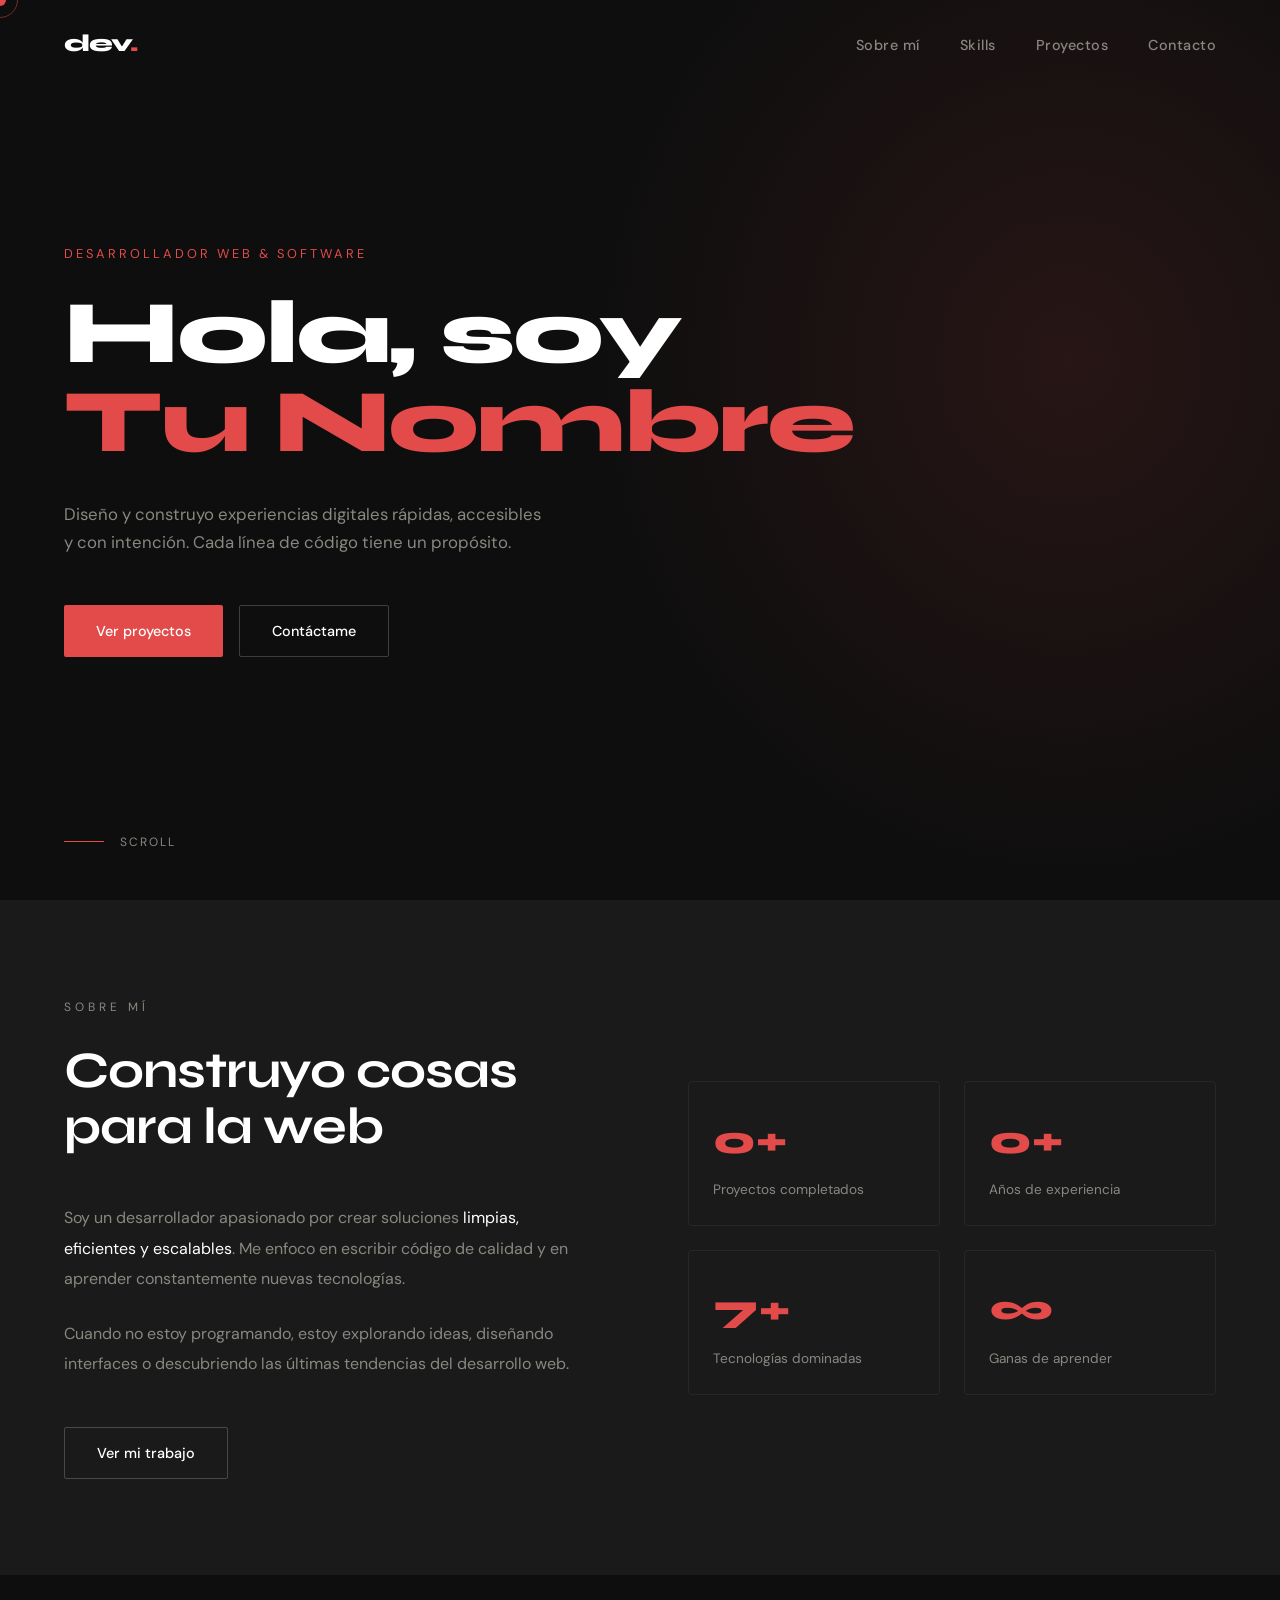
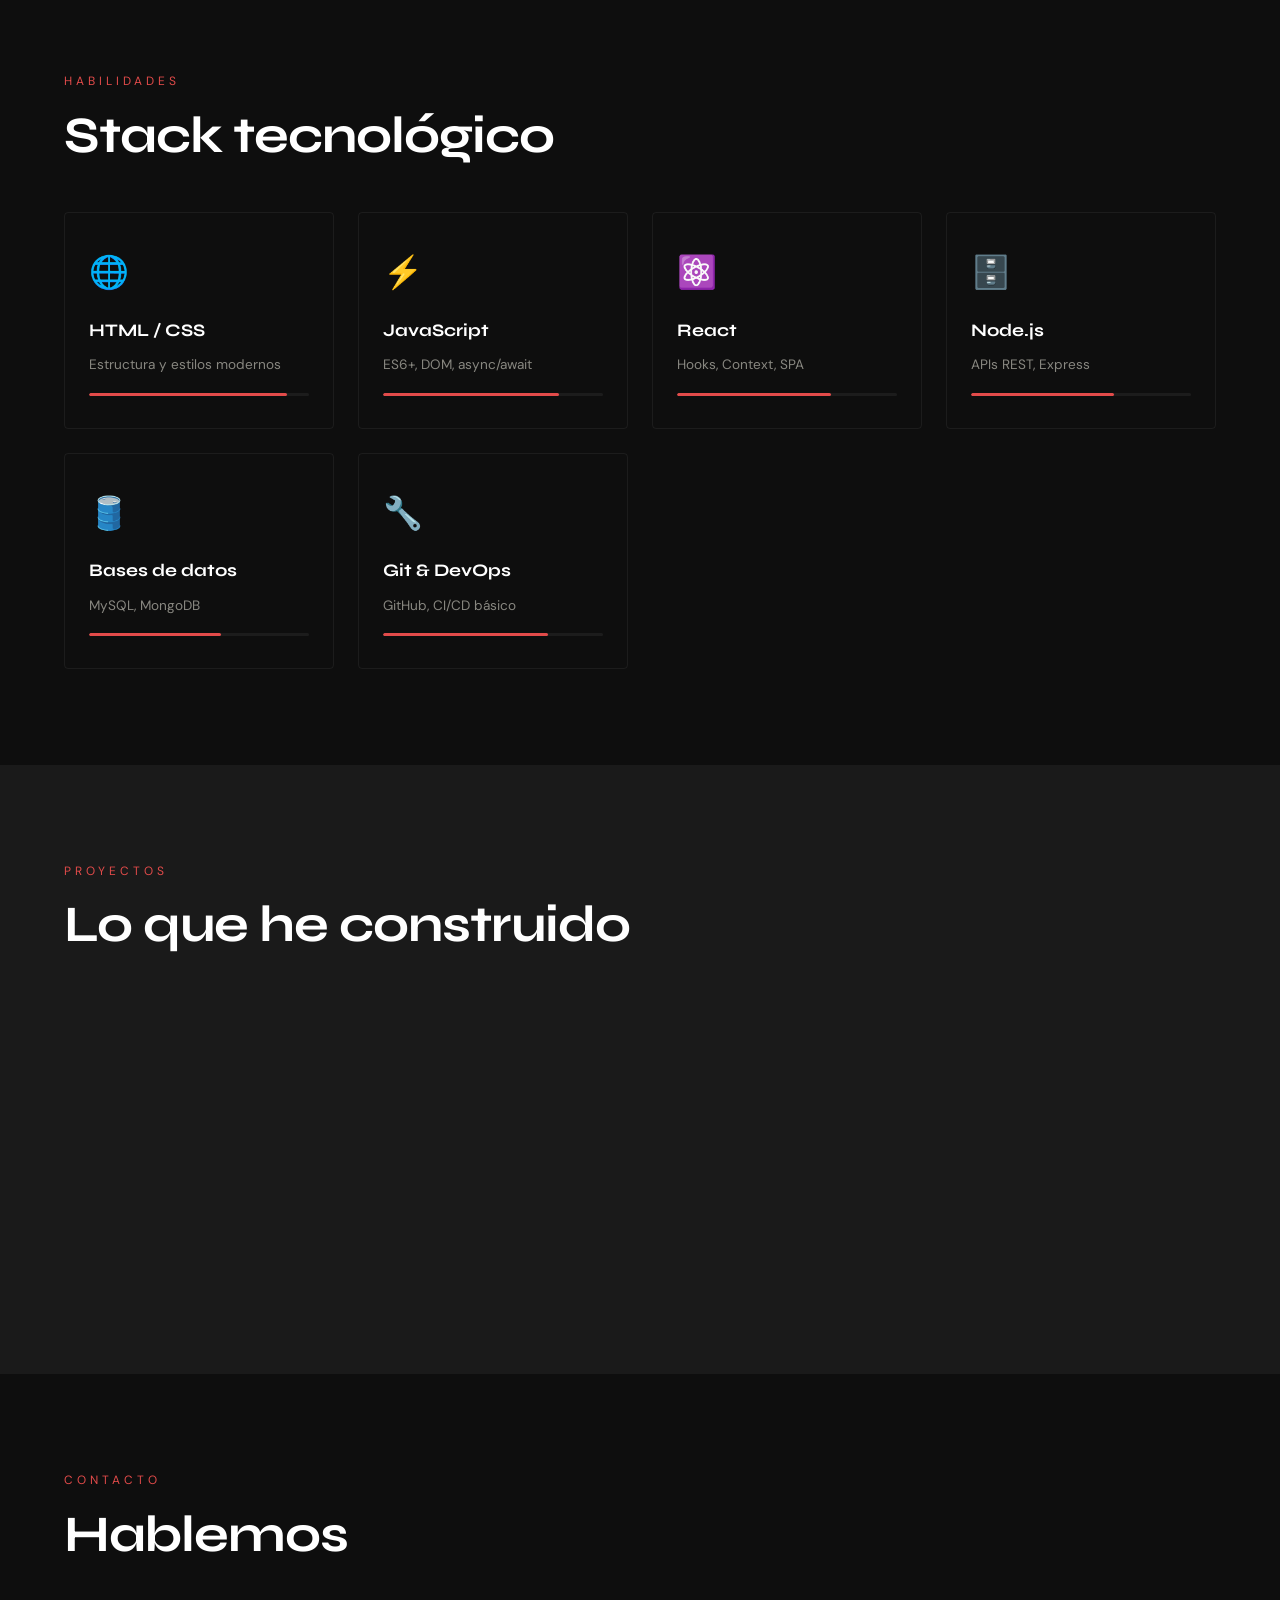
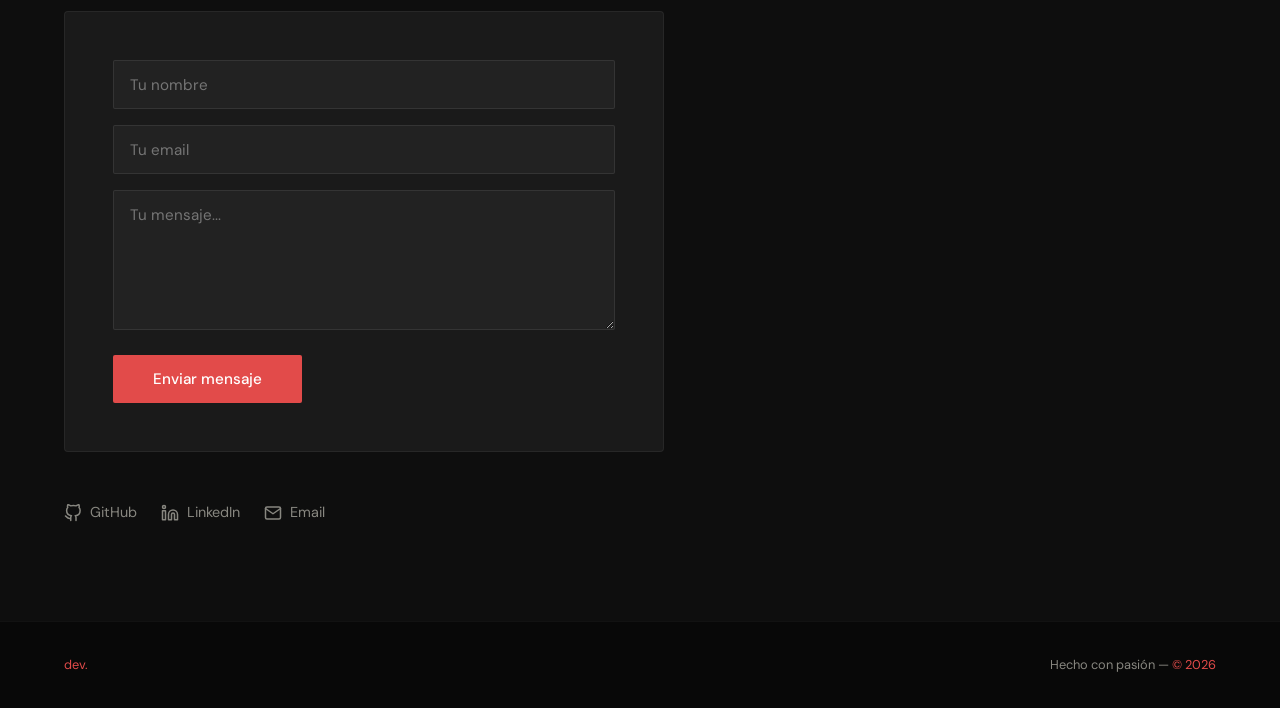
==== index.html @ 997732fd "Add files via upload" ====
<!DOCTYPE html>
<html lang="es">
<head>
  <meta charset="UTF-8"/>
  <meta name="viewport" content="width=device-width, initial-scale=1.0"/>
  <title>Portfolio — Dev</title>
  <link href="https://fonts.googleapis.com/css2?family=Syne:wght@400;700;800&family=DM+Sans:wght@300;400;500&display=swap" rel="stylesheet"/>
  <link rel="stylesheet" href="style.css"/>
</head>
<body>

<div id="cursor"></div>
<div id="cursor-ring"></div>

<nav id="navbar">
  <a href="#" class="nav-logo">dev<span>.</span></a>
  <ul class="nav-links">
    <li><a href="#about">Sobre mí</a></li>
    <li><a href="#skills">Skills</a></li>
    <li><a href="#projects">Proyectos</a></li>
    <li><a href="#contact">Contacto</a></li>
  </ul>
</nav>

<!-- HERO -->
<section id="hero">
  <div class="hero-bg"></div>
  <p class="hero-tag">Desarrollador Web & Software</p>
  <h1 class="hero-title">
    <span class="line">Hola, soy</span>
    <span class="line accent" id="hero-name">Tu Nombre</span>
  </h1>
  <p class="hero-subtitle">Diseño y construyo experiencias digitales rápidas, accesibles y con intención. Cada línea de código tiene un propósito.</p>
  <div class="hero-cta">
    <a href="#projects" class="btn btn-primary">Ver proyectos</a>
    <a href="#contact"  class="btn btn-outline">Contáctame</a>
  </div>
  <div class="hero-scroll">
    <div class="scroll-line"></div>
    Scroll
  </div>
</section>

<!-- ABOUT -->
<section id="about">
  <div class="about-grid">
    <div class="about-text reveal">
      <p class="section-label">Sobre mí</p>
      <h2 class="section-title">Construyo cosas para la web</h2>
      <p>Soy un desarrollador apasionado por crear soluciones <span class="highlight">limpias, eficientes y escalables</span>. Me enfoco en escribir código de calidad y en aprender constantemente nuevas tecnologías.</p>
      <p>Cuando no estoy programando, estoy explorando ideas, diseñando interfaces o descubriendo las últimas tendencias del desarrollo web.</p>
      <a href="#projects" class="btn btn-outline" style="margin-top:1.5rem; display:inline-flex;">Ver mi trabajo</a>
    </div>
    <div class="about-stats reveal reveal-delay-2">
      <div class="stat-card">
        <div class="stat-num" id="stat-projects">0</div>
        <div class="stat-label">Proyectos completados</div>
      </div>
      <div class="stat-card">
        <div class="stat-num" id="stat-exp">0</div>
        <div class="stat-label">Años de experiencia</div>
      </div>
      <div class="stat-card">
        <div class="stat-num" id="stat-skills">0</div>
        <div class="stat-label">Tecnologías dominadas</div>
      </div>
      <div class="stat-card">
        <div class="stat-num">∞</div>
        <div class="stat-label">Ganas de aprender</div>
      </div>
    </div>
  </div>
</section>

<!-- SKILLS -->
<section id="skills">
  <p class="section-label reveal">Habilidades</p>
  <h2 class="section-title reveal reveal-delay-1">Stack tecnológico</h2>
  <div class="skills-grid" id="skills-grid"></div>
</section>

<!-- PROJECTS -->
<section id="projects">
  <p class="section-label reveal">Proyectos</p>
  <h2 class="section-title reveal reveal-delay-1">Lo que he construido</h2>
  <div class="projects-grid" id="projects-grid"></div>
</section>

<!-- CONTACT -->
<section id="contact">
  <p class="section-label reveal">Contacto</p>
  <h2 class="section-title reveal reveal-delay-1">Hablemos</h2>
  <div class="contact-inner reveal reveal-delay-2">
    <form id="contact-form" onsubmit="handleContact(event)">
      <input type="text"  placeholder="Tu nombre" required/>
      <input type="email" placeholder="Tu email"  required/>
      <textarea placeholder="Tu mensaje..."></textarea>
      <button type="submit">Enviar mensaje</button>
    </form>
  </div>
  <div class="socials reveal reveal-delay-3" id="socials-wrap"></div>
</section>

<footer>
  <span id="footer-name">dev.</span>
  <p>Hecho con pasión &mdash; <span>©</span> <span id="year"></span></p>
</footer>

<script src="main.js"></script>
</body>
</html>
---- style.css ----
:root {
  --red: #E24B4A;
  --red-dark: #A32D2D;
  --red-light: #F7C1C1;
  --black: #0e0e0e;
  --black2: #1a1a1a;
  --gray: #888780;
  --white: #ffffff;
}

*, *::before, *::after { box-sizing: border-box; margin: 0; padding: 0; }
html { scroll-behavior: smooth; }
body {
  background: var(--black);
  color: var(--white);
  font-family: 'DM Sans', sans-serif;
  font-size: 16px;
  line-height: 1.7;
  overflow-x: hidden;
  cursor: none;
}

/* CURSOR */
#cursor {
  position: fixed; width: 12px; height: 12px;
  background: var(--red); border-radius: 50%;
  pointer-events: none; z-index: 9999;
  transform: translate(-50%, -50%);
  transition: transform 0.1s, width 0.2s, height 0.2s;
}
#cursor-ring {
  position: fixed; width: 36px; height: 36px;
  border: 1.5px solid var(--red); border-radius: 50%;
  pointer-events: none; z-index: 9998;
  transform: translate(-50%, -50%);
  transition: transform 0.15s ease, width 0.2s, height 0.2s, opacity 0.2s;
  opacity: 0.5;
}
body.hovering #cursor { width: 6px; height: 6px; }
body.hovering #cursor-ring { width: 50px; height: 50px; opacity: 0.8; }

/* NAV */
nav {
  position: fixed; top: 0; left: 0; right: 0; z-index: 100;
  display: flex; align-items: center; justify-content: space-between;
  padding: 1.5rem 4rem;
  transition: background 0.3s, backdrop-filter 0.3s;
}
nav.scrolled {
  background: rgba(14,14,14,0.92);
  backdrop-filter: blur(12px);
}
.nav-logo {
  font-family: 'Syne', sans-serif;
  font-size: 1.5rem; font-weight: 800; letter-spacing: -1px;
  color: var(--white); text-decoration: none;
}
.nav-logo span { color: var(--red); }
.nav-links { display: flex; gap: 2.5rem; list-style: none; }
.nav-links a {
  color: var(--gray); text-decoration: none;
  font-size: 0.9rem; font-weight: 500; letter-spacing: 0.5px;
  transition: color 0.2s; position: relative;
}
.nav-links a::after {
  content: ''; position: absolute; bottom: -3px; left: 0;
  width: 0; height: 1.5px; background: var(--red);
  transition: width 0.25s;
}
.nav-links a:hover { color: var(--white); }
.nav-links a:hover::after { width: 100%; }

/* HERO */
#hero {
  min-height: 100vh;
  display: flex; flex-direction: column;
  justify-content: center; padding: 0 4rem;
  position: relative; overflow: hidden;
}
.hero-bg {
  position: absolute; top: 0; right: 0;
  width: 55vw; height: 100vh;
  background: radial-gradient(ellipse at 70% 40%, rgba(226,75,74,0.12) 0%, transparent 70%);
  pointer-events: none;
}
.hero-tag {
  font-size: 0.8rem; letter-spacing: 3px; text-transform: uppercase;
  color: var(--red); margin-bottom: 1.5rem;
  opacity: 0; animation: fadeUp 0.7s 0.2s forwards;
}
.hero-title {
  font-family: 'Syne', sans-serif;
  font-size: clamp(3rem, 7vw, 6.5rem);
  font-weight: 800; line-height: 1; letter-spacing: -2px;
  opacity: 0; animation: fadeUp 0.7s 0.4s forwards;
}
.hero-title .line { display: block; overflow: hidden; }
.hero-title .accent { color: var(--red); }
.hero-subtitle {
  max-width: 480px; color: var(--gray); font-size: 1.05rem; margin-top: 2rem;
  opacity: 0; animation: fadeUp 0.7s 0.6s forwards;
}
.hero-cta {
  display: flex; gap: 1rem; margin-top: 3rem;
  opacity: 0; animation: fadeUp 0.7s 0.8s forwards;
}
.btn {
  padding: 0.8rem 2rem; font-family: 'DM Sans', sans-serif;
  font-size: 0.9rem; font-weight: 500; border-radius: 2px;
  text-decoration: none; transition: all 0.2s;
  display: inline-flex; align-items: center; gap: 0.5rem;
}
.btn-primary { background: var(--red); color: var(--white); border: none; }
.btn-primary:hover { background: var(--red-dark); transform: translateY(-2px); }
.btn-outline {
  background: transparent; color: var(--white);
  border: 1px solid rgba(255,255,255,0.2);
}
.btn-outline:hover { border-color: var(--red); color: var(--red); transform: translateY(-2px); }
.hero-scroll {
  position: absolute; bottom: 3rem; left: 4rem;
  display: flex; align-items: center; gap: 1rem;
  color: var(--gray); font-size: 0.75rem; letter-spacing: 2px;
  text-transform: uppercase;
  opacity: 0; animation: fadeUp 0.7s 1s forwards;
}
.scroll-line {
  width: 40px; height: 1px; background: var(--red);
  position: relative; overflow: hidden;
}
.scroll-line::after {
  content: ''; position: absolute;
  top: 0; left: -100%; width: 100%; height: 100%;
  background: var(--white);
  animation: lineMove 1.5s 1s infinite;
}

/* SECTIONS */
section { padding: 6rem 4rem; }
.section-label {
  font-size: 0.75rem; letter-spacing: 4px; text-transform: uppercase;
  color: var(--red); margin-bottom: 1rem;
}
.section-title {
  font-family: 'Syne', sans-serif;
  font-size: clamp(2rem, 4vw, 3.5rem);
  font-weight: 700; line-height: 1.1; letter-spacing: -1px;
  margin-bottom: 3rem;
}

/* ABOUT */
#about { background: var(--black2); }
.about-grid { display: grid; grid-template-columns: 1fr 1fr; gap: 6rem; align-items: center; }
.about-text p { color: var(--gray); line-height: 1.9; margin-bottom: 1.5rem; }
.about-text .highlight { color: var(--white); }
.about-stats { display: grid; grid-template-columns: 1fr 1fr; gap: 1.5rem; }
.stat-card {
  padding: 1.5rem; border: 1px solid rgba(255,255,255,0.06);
  border-radius: 4px; transition: border-color 0.2s, transform 0.2s;
}
.stat-card:hover { border-color: var(--red); transform: translateY(-4px); }
.stat-num { font-family: 'Syne', sans-serif; font-size: 2.5rem; font-weight: 800; color: var(--red); }
.stat-label { color: var(--gray); font-size: 0.85rem; margin-top: 0.25rem; }

/* SKILLS */
#skills { background: var(--black); }
.skills-grid { display: grid; grid-template-columns: repeat(auto-fit, minmax(220px, 1fr)); gap: 1.5rem; }
.skill-card {
  padding: 2rem 1.5rem; border: 1px solid rgba(255,255,255,0.06);
  border-radius: 4px; position: relative; overflow: hidden;
  transition: transform 0.25s, border-color 0.25s;
}
.skill-card::before {
  content: ''; position: absolute; bottom: 0; left: 0; right: 0; height: 2px;
  background: var(--red); transform: scaleX(0); transform-origin: left;
  transition: transform 0.3s;
}
.skill-card:hover { transform: translateY(-6px); border-color: rgba(226,75,74,0.3); }
.skill-card:hover::before { transform: scaleX(1); }
.skill-icon { font-size: 2rem; margin-bottom: 1rem; }
.skill-name { font-family: 'Syne', sans-serif; font-size: 1.1rem; font-weight: 700; margin-bottom: 0.5rem; }
.skill-desc { color: var(--gray); font-size: 0.85rem; }
.skill-bar-wrap {
  margin-top: 1rem; background: rgba(255,255,255,0.06);
  border-radius: 2px; height: 3px; overflow: hidden;
}
.skill-bar {
  height: 100%; background: var(--red); border-radius: 2px;
  width: 0; transition: width 1.2s cubic-bezier(0.4,0,0.2,1);
}

/* PROJECTS */
#projects { background: var(--black2); }
.projects-grid { display: grid; grid-template-columns: repeat(auto-fit, minmax(320px, 1fr)); gap: 2rem; }
.project-card {
  background: var(--black); border: 1px solid rgba(255,255,255,0.06);
  border-radius: 4px; overflow: hidden;
  transition: transform 0.3s, box-shadow 0.3s;
}
.project-card:hover { transform: translateY(-8px); box-shadow: 0 20px 60px rgba(226,75,74,0.15); }
.project-thumb {
  height: 200px;
  background: linear-gradient(135deg, #1a1a1a 0%, #111 100%);
  display: flex; align-items: center; justify-content: center;
  font-size: 3rem; position: relative; overflow: hidden;
}
.project-thumb .overlay {
  position: absolute; inset: 0; background: rgba(226,75,74,0.08);
  opacity: 0; transition: opacity 0.3s;
}
.project-card:hover .overlay { opacity: 1; }
.project-body { padding: 1.5rem; }
.project-tags { display: flex; gap: 0.5rem; flex-wrap: wrap; margin-bottom: 1rem; }
.tag {
  font-size: 0.7rem; letter-spacing: 1px; text-transform: uppercase;
  padding: 0.25rem 0.65rem; border-radius: 2px;
  background: rgba(226,75,74,0.12); color: var(--red);
  border: 1px solid rgba(226,75,74,0.2);
}
.project-title { font-family: 'Syne', sans-serif; font-size: 1.2rem; font-weight: 700; margin-bottom: 0.75rem; }
.project-desc { color: var(--gray); font-size: 0.9rem; margin-bottom: 1.5rem; }
.project-links { display: flex; gap: 1rem; }
.project-link {
  font-size: 0.8rem; font-weight: 500; color: var(--white);
  text-decoration: none; display: flex; align-items: center; gap: 0.4rem;
  transition: color 0.2s;
}
.project-link:hover { color: var(--red); }
.project-link svg { width: 14px; height: 14px; }
.empty-projects {
  grid-column: 1 / -1; text-align: center;
  padding: 4rem 2rem; color: var(--gray);
  border: 1px dashed rgba(255,255,255,0.08); border-radius: 4px;
}
.empty-projects p { font-size: 0.9rem; margin-top: 0.5rem; }

/* CONTACT */
#contact { background: var(--black); }
.contact-inner {
  max-width: 600px; border: 1px solid rgba(255,255,255,0.06);
  border-radius: 4px; padding: 3rem; background: var(--black2);
}
.contact-inner input,
.contact-inner textarea {
  width: 100%; background: rgba(255,255,255,0.04);
  border: 1px solid rgba(255,255,255,0.08);
  border-radius: 2px; color: var(--white);
  font-family: 'DM Sans', sans-serif; font-size: 0.95rem;
  padding: 0.85rem 1rem; margin-bottom: 1rem;
  transition: border-color 0.2s; outline: none;
}
.contact-inner input:focus,
.contact-inner textarea:focus { border-color: var(--red); }
.contact-inner textarea { min-height: 140px; resize: vertical; }
.contact-inner button {
  background: var(--red); color: var(--white); border: none;
  padding: 0.9rem 2.5rem;
  font-family: 'DM Sans', sans-serif; font-size: 0.95rem; font-weight: 500;
  border-radius: 2px; cursor: none;
  transition: background 0.2s, transform 0.2s;
}
.contact-inner button:hover { background: var(--red-dark); transform: translateY(-2px); }
.socials { display: flex; gap: 1.5rem; margin-top: 3rem; flex-wrap: wrap; }
.social-link {
  display: flex; align-items: center; gap: 0.5rem;
  color: var(--gray); text-decoration: none; font-size: 0.9rem;
  transition: color 0.2s;
}
.social-link:hover { color: var(--red); }
.social-link svg { width: 18px; height: 18px; }

/* FOOTER */
footer {
  padding: 2rem 4rem; background: #080808;
  display: flex; justify-content: space-between; align-items: center;
  border-top: 1px solid rgba(255,255,255,0.04);
  font-size: 0.8rem; color: var(--gray);
}
footer span { color: var(--red); }

/* ANIMATIONS */
@keyframes fadeUp {
  from { opacity: 0; transform: translateY(20px); }
  to   { opacity: 1; transform: translateY(0); }
}
@keyframes lineMove { to { left: 100%; } }

.reveal {
  opacity: 0; transform: translateY(30px);
  transition: opacity 0.7s, transform 0.7s;
}
.reveal.visible { opacity: 1; transform: translateY(0); }
.reveal-delay-1 { transition-delay: 0.1s; }
.reveal-delay-2 { transition-delay: 0.2s; }
.reveal-delay-3 { transition-delay: 0.3s; }
.reveal-delay-4 { transition-delay: 0.4s; }

@media (max-width: 768px) {
  nav { padding: 1.25rem 1.5rem; }
  nav .nav-links { display: none; }
  #hero, section { padding: 5rem 1.5rem; }
  .hero-title { font-size: 2.8rem; }
  .about-grid { grid-template-columns: 1fr; gap: 3rem; }
  footer { flex-direction: column; gap: 0.5rem; text-align: center; }
}
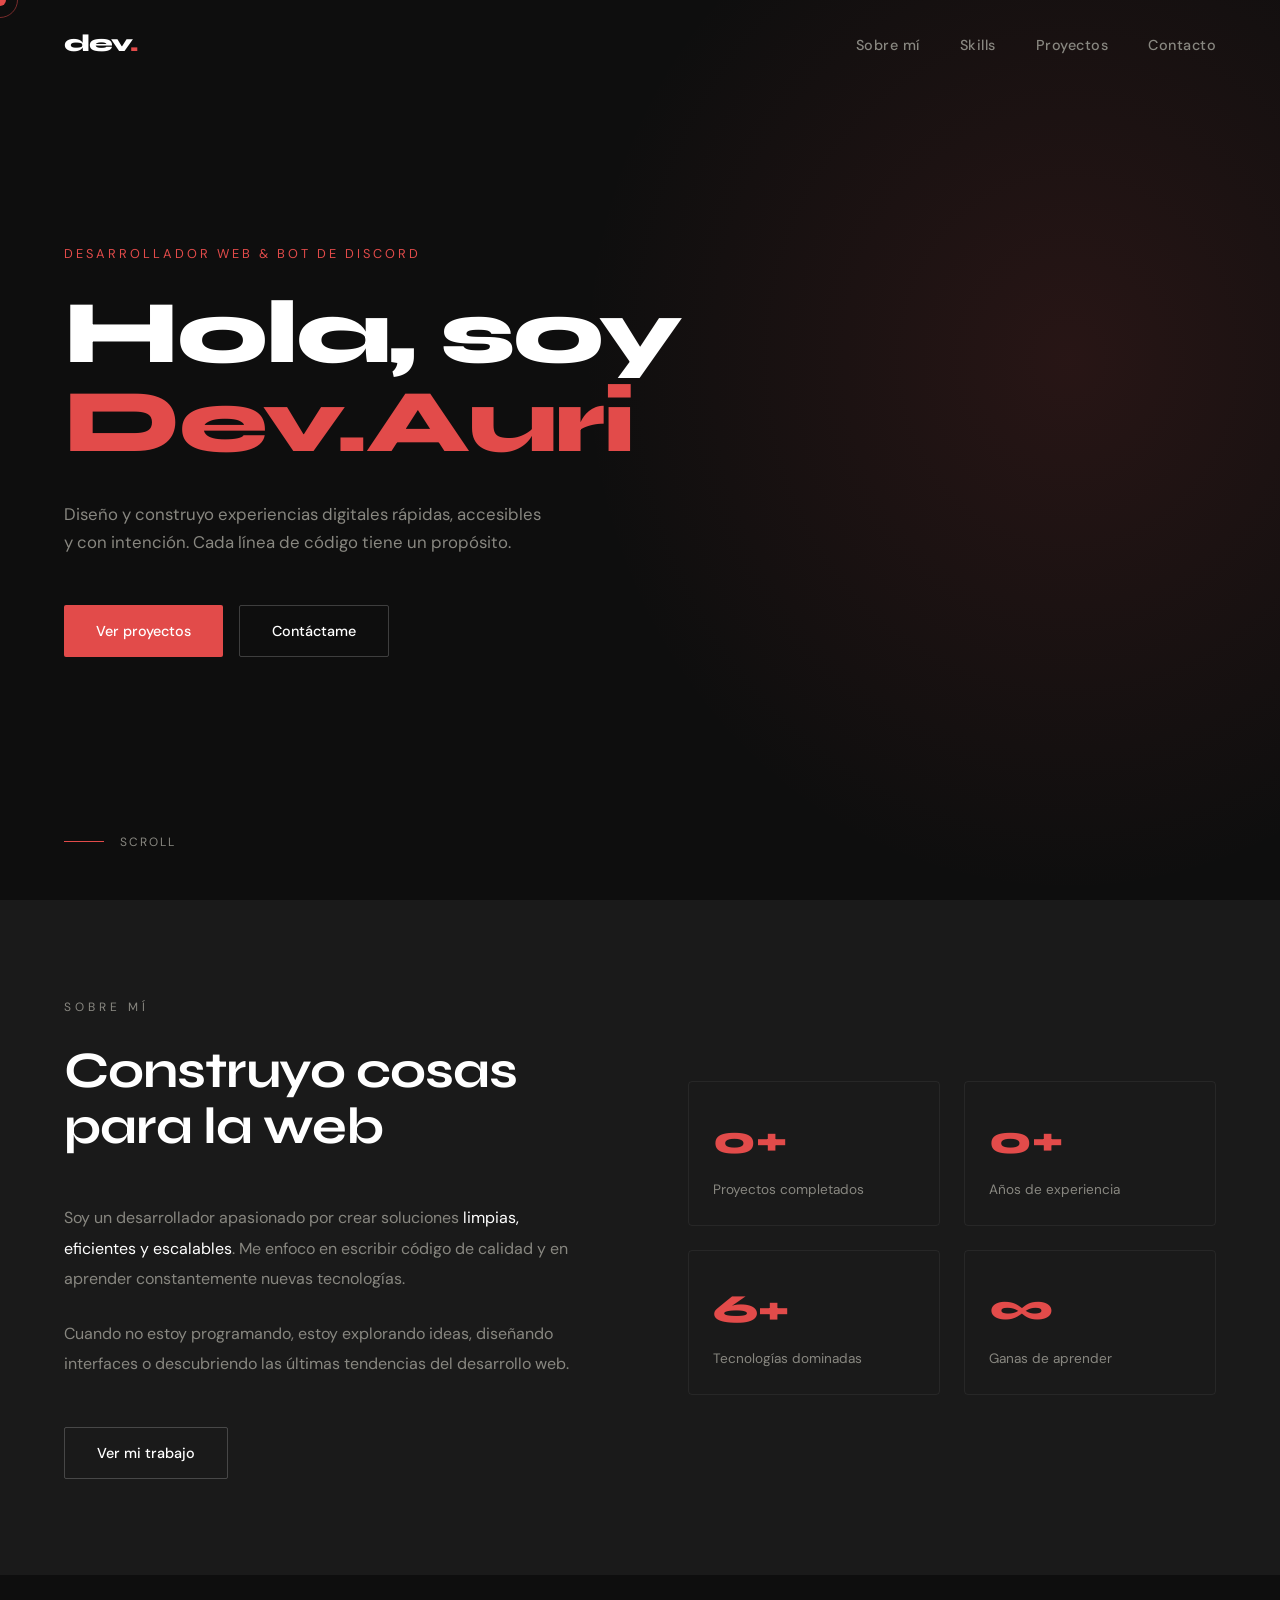
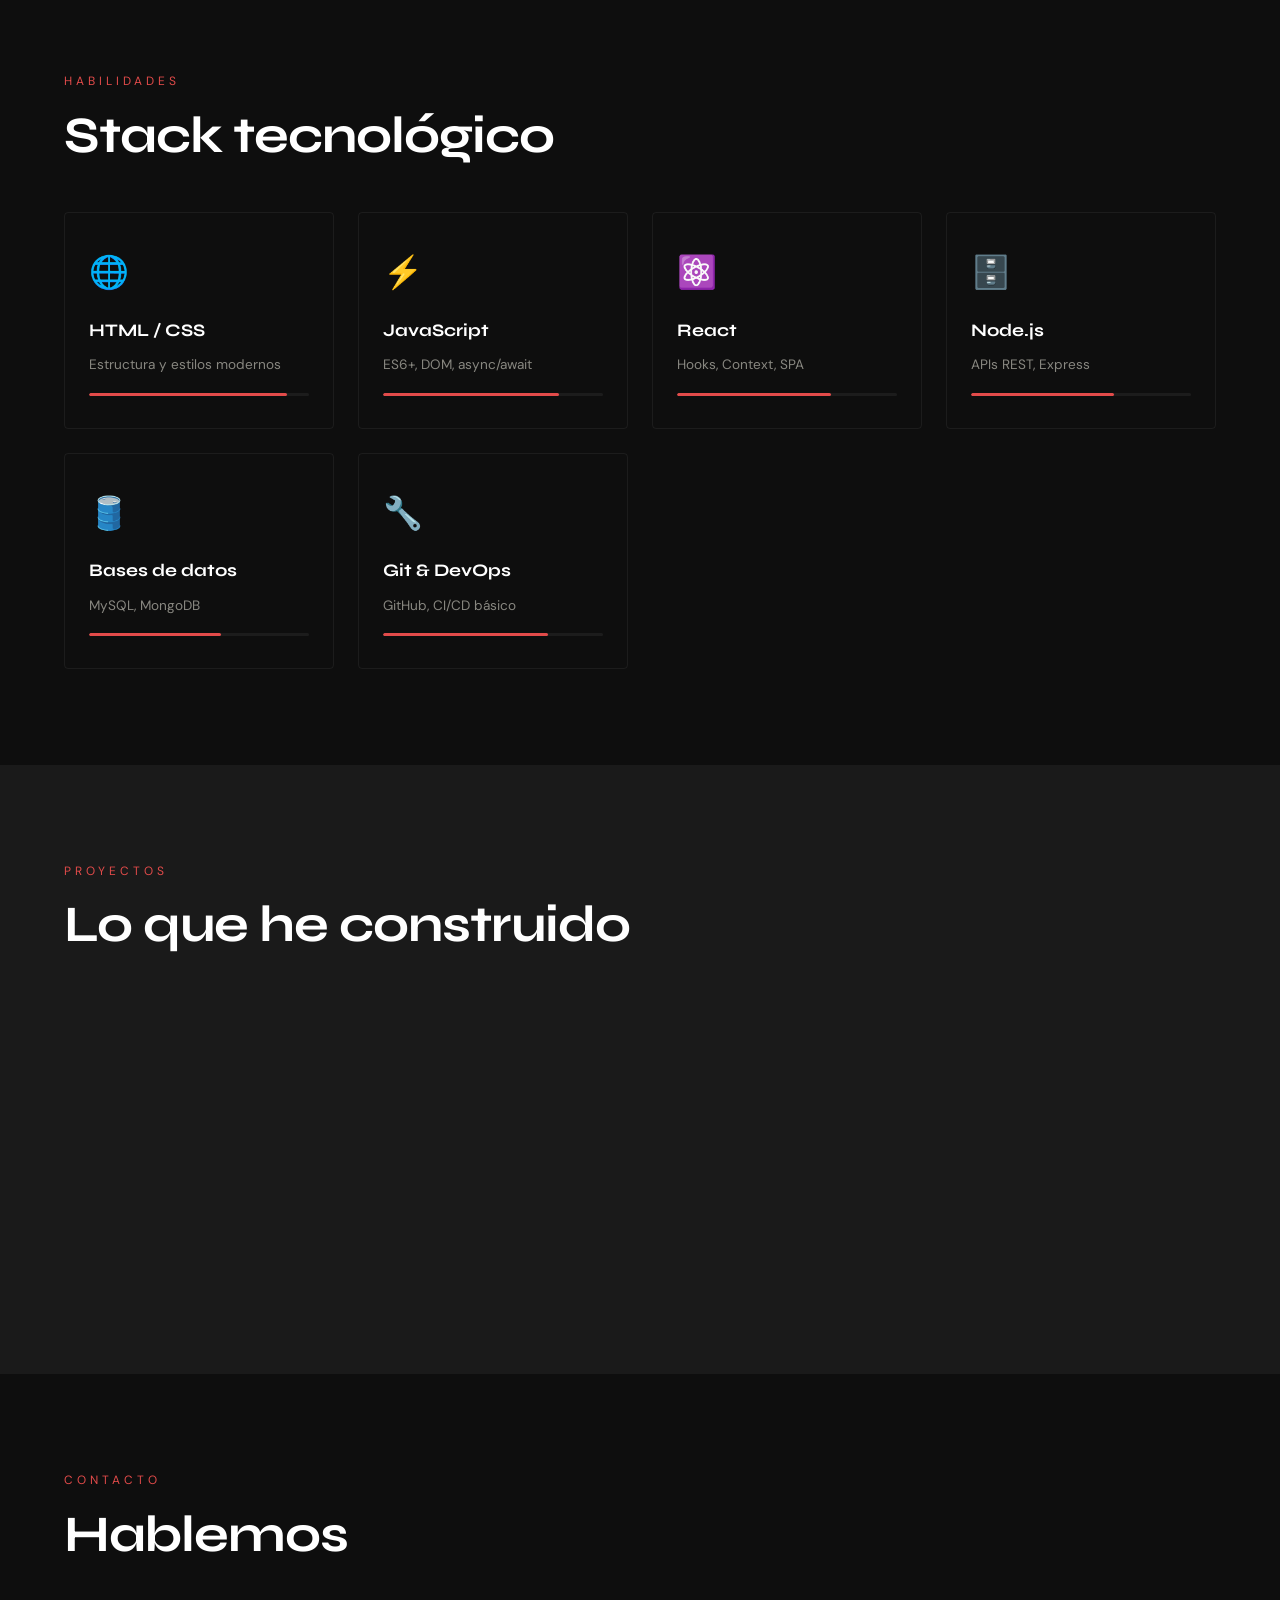
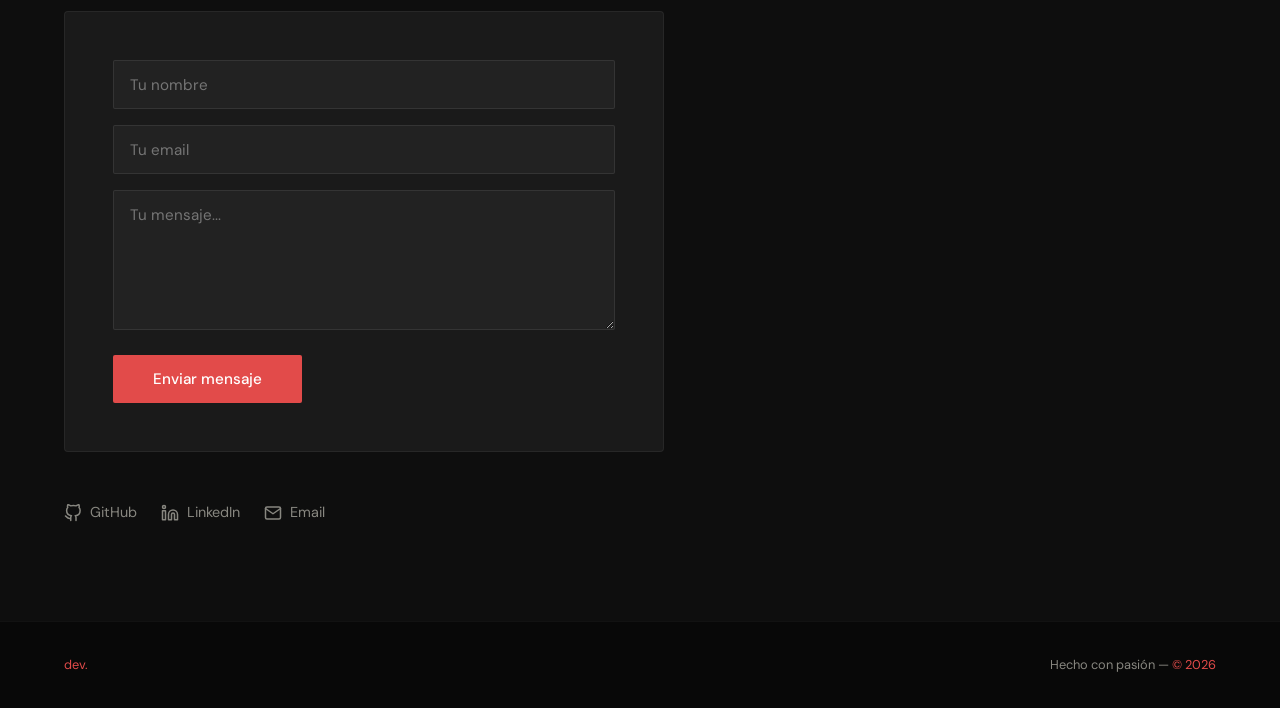
==== commit 3cec08cc: "Update index.html" ====
--- a/index.html
+++ b/index.html
@@ -25,10 +25,10 @@
 <!-- HERO -->
 <section id="hero">
   <div class="hero-bg"></div>
-  <p class="hero-tag">Desarrollador Web & Software</p>
+  <p class="hero-tag">Desarrollador Web & Bot de discord</p>
   <h1 class="hero-title">
     <span class="line">Hola, soy</span>
-    <span class="line accent" id="hero-name">Tu Nombre</span>
+    <span class="line accent" id="hero-name">Dev.Auri</span>
   </h1>
   <p class="hero-subtitle">Diseño y construyo experiencias digitales rápidas, accesibles y con intención. Cada línea de código tiene un propósito.</p>
   <div class="hero-cta">
